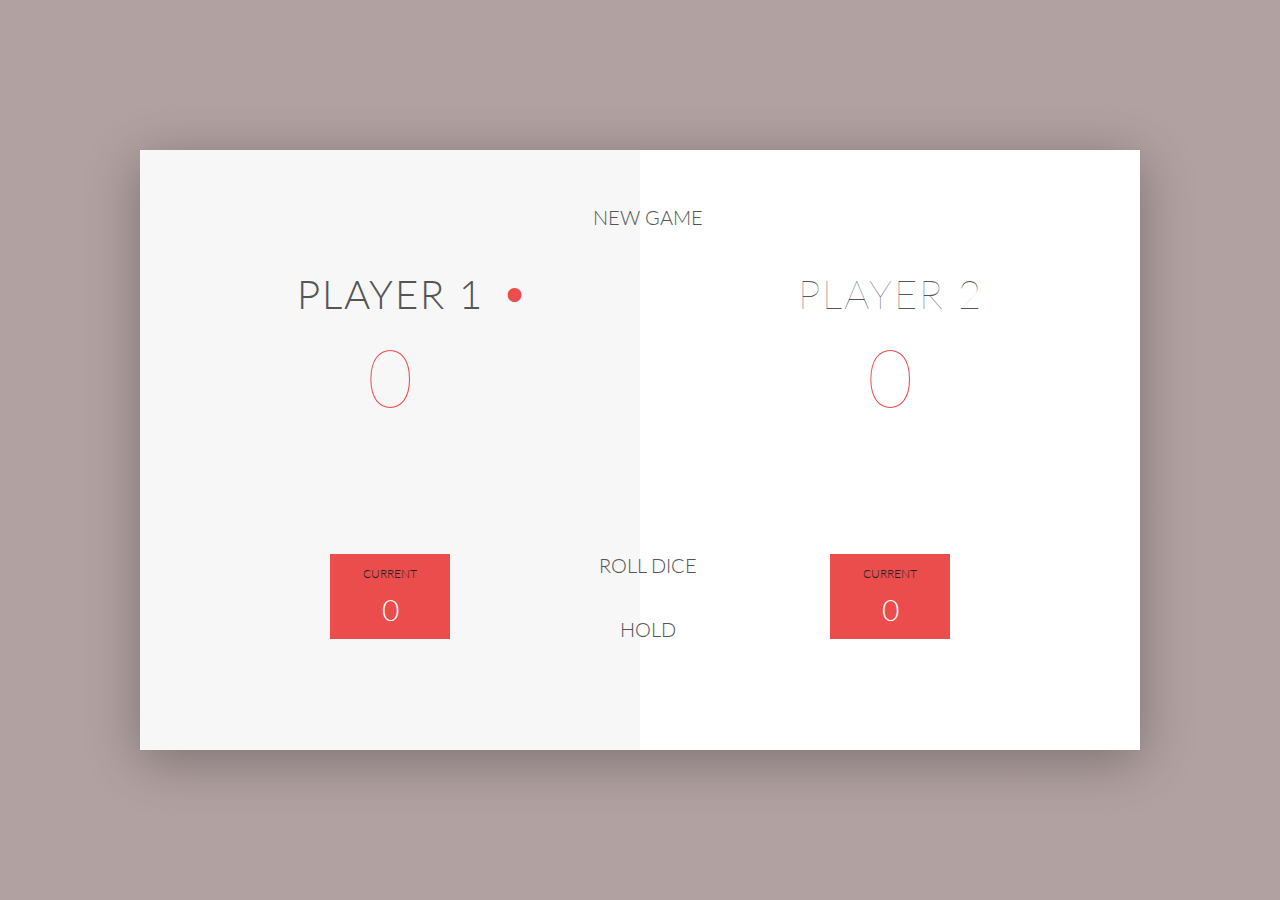
==== index.html @ 0294da4d "add files" ====
<!DOCTYPE html>
<html lang="en">
    <head>
        <meta charset="UTF-8">
        <link href="https://fonts.googleapis.com/css?family=Lato:100,300,600" rel="stylesheet" type="text/css">
        <link href="http://code.ionicframework.com/ionicons/2.0.1/css/ionicons.min.css" rel="stylesheet" type="text/css">
        <link rel="stylesheet" href="css/font-awesome.min.css">
        <link type="text/css" rel="stylesheet" href="style.css">
        
        <title>Pig Game</title>
    </head>

    <body>
        <div class="wrapper clearfix">
            <div class="player-0-panel active">
                <div class="player-name" id="name-0">Player 1</div>
                <div class="player-score" id="score-0">43</div>
                <div class="player-current-box">
                    <div class="player-current-label">Current</div>
                    <div class="player-current-score" id="current-0">11</div>
                </div>
            </div>
            
            <div class="player-1-panel">
                <div class="player-name" id="name-1">Player 2</div>
                <div class="player-score" id="score-1">72</div>
                <div class="player-current-box">
                    <div class="player-current-label">Current</div>
                    <div class="player-current-score" id="current-1">0</div>
                </div>
            </div>
            <!-- <div class="play">Play up to:</div>
            <input type="text" class="input" placeholder="100"> -->
            <button class="btn-new"><i class="fa fa-play-circle-o fa-1x" aria-hidden="true"></i>New game</button>
            <button class="btn-roll"><i class="fa fa-refresh fa-1x" aria-hidden="true"></i>Roll dice</button>
            <button class="btn-hold"><i class="fa fa-arrow-circle-o-down fa-1x" aria-hidden="true"></i></i>Hold</button>
            
            <img src="dice-5.png" alt="Dice" class="dice">
<!--             <img src="dice-6.png" alt="Dice" class="dice1"> -->
        </div>
        
        <script src="app.js"></script>
    </body>
</html>
---- style.css ----
/**********************************************
*** GENERAL
**********************************************/

* {
    margin: 0;
    padding: 0;
    box-sizing: border-box;
    
}

.clearfix::after {
    content: "";
    display: table;
    clear: both;
}

body {
    background-image: linear-gradient(rgba(62, 20, 20, 0.4), rgba(62, 20, 20, 0.4)), url(back.jpg);
    background-size: cover;
    background-position: center;
    font-family: Lato;
    font-weight: 300;
    position: relative;
    height: 100vh;
    color: #555;
}

.wrapper {
    width: 1000px;
    position: absolute;
    top: 50%;
    left: 50%;
    transform: translate(-50%, -50%);
    background-color: #fff;
    box-shadow: 0px 10px 50px rgba(0, 0, 0, 0.3);
    overflow: hidden;
}

.player-0-panel,
.player-1-panel {
    width: 50%;
    float: left;
    height: 600px;
    padding: 100px;
}



/**********************************************
*** PLAYERS
**********************************************/

.player-name {
    font-size: 40px;
    text-align: center;
    text-transform: uppercase;
    letter-spacing: 2px;
    font-weight: 100;
    margin-top: 20px;
    margin-bottom: 10px;
    position: relative;
}

.player-score {
    text-align: center;
    font-size: 80px;
    font-weight: 100;
    color: #EB4D4D;
    margin-bottom: 130px;
}

.active { background-color: #f7f7f7; }
.active .player-name { font-weight: 300; }

.active .player-name::after {
    content: "\2022";
    font-size: 47px;
    position: absolute;
    color: #EB4D4D;
    top: -7px;
    right: 10px;
    
}

.player-current-box {
    background-color: #EB4D4D;
    color: #fff;
    width: 40%;
    margin: 0 auto;
    padding: 12px;
    text-align: center;
}

.player-current-label {
    text-transform: uppercase;
    margin-bottom: 10px;
    font-size: 12px;
    color: #222;
}

.player-current-score {
    font-size: 30px;
}

button {
    position: absolute;
    width: 200px;
    left: 50%;
    transform: translateX(-50%);
    color: #555;
    background: none;
    border: none;
    font-family: Lato;
    font-size: 20px;
    text-transform: uppercase;
    cursor: pointer;
    font-weight: 300;
    transition: background-color 0.3s, color 0.3s;
}

button:hover { font-weight: 600; }
button:hover i { margin-right: 20px; }

button:focus {
    outline: none;
}

i {
    color: #EB4D4D;
    display: inline-block;
    margin-right: 15px;
    font-size: 32px;
    line-height: 1;
    vertical-align: text-top;
    margin-top: -3px;
    transition: margin 0.3s;
}

i.fa-1x {
    font-size: 1.5em;
}

.btn-new { top: 55px;}
.btn-roll { top: 403px;}
.btn-hold { top: 467px;}

.dice {
    position: absolute;
    left: 50%;
    top: 178px;
    transform: translateX(-50%);
    height: 100px;
    box-shadow: 0px 10px 60px rgba(0, 0, 0, 0.10);
}

.winner { background-color: #f7f7f7; }
.winner .player-name { font-weight: 300; color: #EB4D4D; }
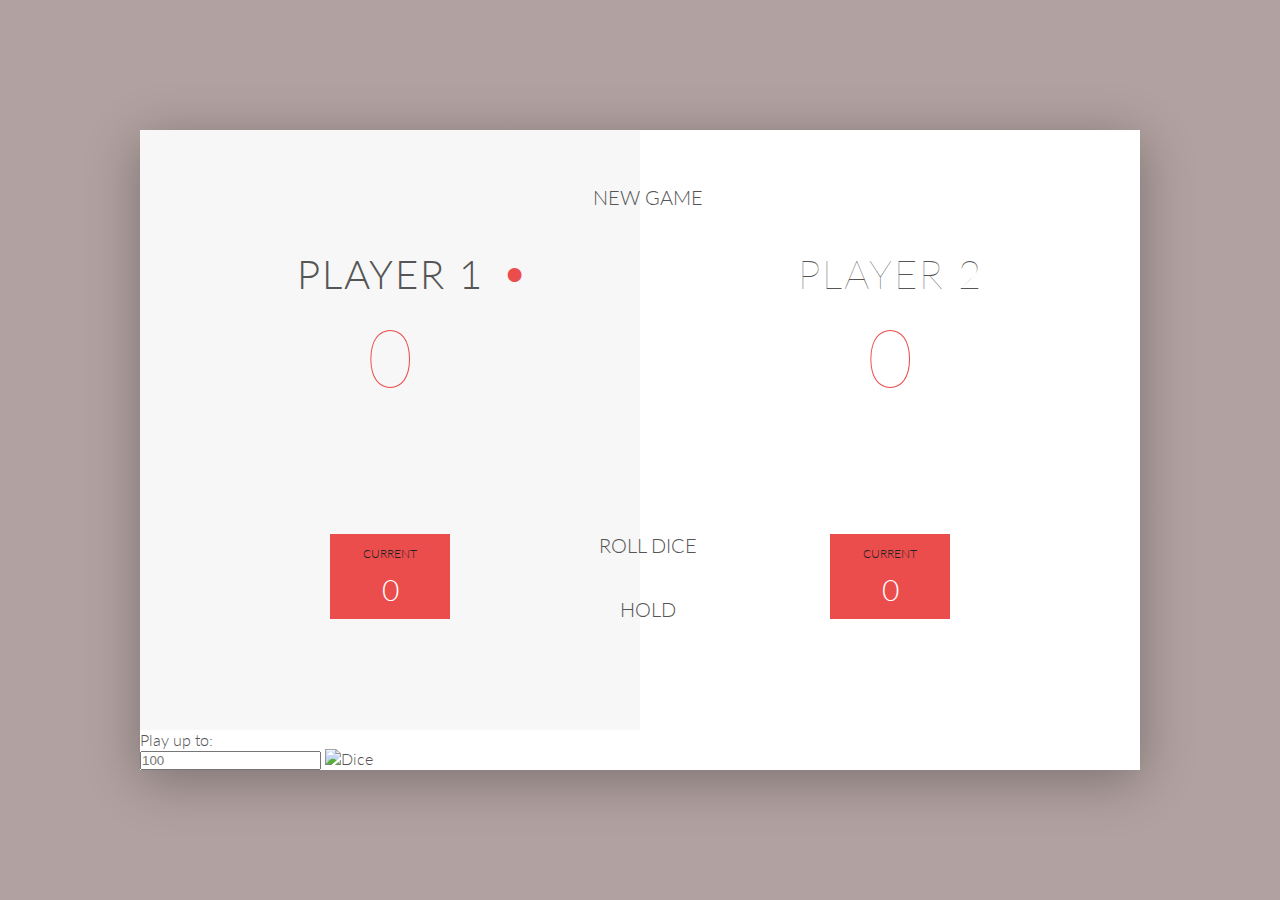
==== commit b5cd59bb: "Update index.html" ====
--- a/index.html
+++ b/index.html
@@ -29,16 +29,16 @@
                     <div class="player-current-score" id="current-1">0</div>
                 </div>
             </div>
-            <!-- <div class="play">Play up to:</div>
-            <input type="text" class="input" placeholder="100"> -->
+            <div class="play">Play up to:</div>
+            <input type="text" class="input" placeholder="100">
             <button class="btn-new"><i class="fa fa-play-circle-o fa-1x" aria-hidden="true"></i>New game</button>
             <button class="btn-roll"><i class="fa fa-refresh fa-1x" aria-hidden="true"></i>Roll dice</button>
             <button class="btn-hold"><i class="fa fa-arrow-circle-o-down fa-1x" aria-hidden="true"></i></i>Hold</button>
             
             <img src="dice-5.png" alt="Dice" class="dice">
-<!--             <img src="dice-6.png" alt="Dice" class="dice1"> -->
+            <img src="dice-6.png" alt="Dice" class="dice1">
         </div>
         
         <script src="app.js"></script>
     </body>
-</html>+</html>
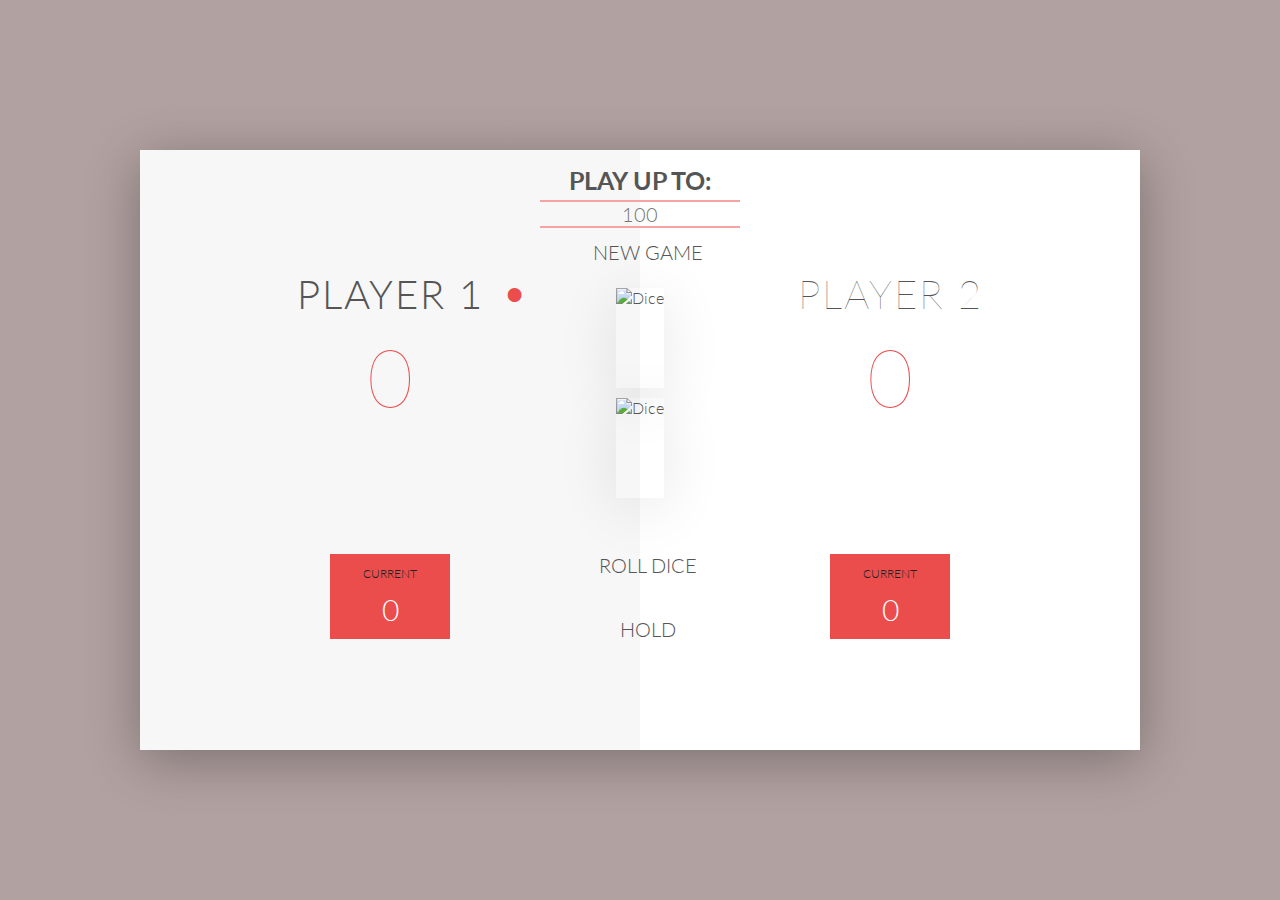
==== commit fd584309: "Add files via upload" ====
--- a/index.html
+++ b/index.html
@@ -14,16 +14,16 @@
         <div class="wrapper clearfix">
             <div class="player-0-panel active">
                 <div class="player-name" id="name-0">Player 1</div>
-                <div class="player-score" id="score-0">43</div>
+                <div class="player-score" id="score-0">0</div>
                 <div class="player-current-box">
                     <div class="player-current-label">Current</div>
-                    <div class="player-current-score" id="current-0">11</div>
+                    <div class="player-current-score" id="current-0">0</div>
                 </div>
             </div>
             
             <div class="player-1-panel">
                 <div class="player-name" id="name-1">Player 2</div>
-                <div class="player-score" id="score-1">72</div>
+                <div class="player-score" id="score-1">0</div>
                 <div class="player-current-box">
                     <div class="player-current-label">Current</div>
                     <div class="player-current-score" id="current-1">0</div>
@@ -32,8 +32,8 @@
             <div class="play">Play up to:</div>
             <input type="text" class="input" placeholder="100">
             <button class="btn-new"><i class="fa fa-play-circle-o fa-1x" aria-hidden="true"></i>New game</button>
-            <button class="btn-roll"><i class="fa fa-refresh fa-1x" aria-hidden="true"></i>Roll dice</button>
-            <button class="btn-hold"><i class="fa fa-arrow-circle-o-down fa-1x" aria-hidden="true"></i></i>Hold</button>
+            <button class="btn-roll btn-stop"><i class="fa fa-refresh fa-1x" aria-hidden="true"></i>Roll dice</button>
+            <button class="btn-hold btn-stop"><i class="fa fa-arrow-circle-o-down fa-1x" aria-hidden="true"></i></i>Hold</button>
             
             <img src="dice-5.png" alt="Dice" class="dice">
             <img src="dice-6.png" alt="Dice" class="dice1">
@@ -41,4 +41,4 @@
         
         <script src="app.js"></script>
     </body>
-</html>
+</html>--- a/style.css
+++ b/style.css
@@ -28,6 +28,7 @@
 
 .wrapper {
     width: 1000px;
+    max-width:100%;
     position: absolute;
     top: 50%;
     left: 50%;
@@ -133,7 +134,7 @@
     font-size: 32px;
     line-height: 1;
     vertical-align: text-top;
-    margin-top: -3px;
+    margin-top: -2px;
     transition: margin 0.3s;
 }
 
@@ -141,18 +142,56 @@
     font-size: 1.5em;
 }
 
-.btn-new { top: 55px;}
+.input {top: 50px;
+        position: absolute;
+        width: 200px;
+        left: 50%;
+        transform: translateX(-50%);
+        color: #555;
+        background: none;
+        border: 2px solid #f5a3a3;
+        border-left: none;
+        border-right: none;
+        font-family: Lato;
+        font-size: 20px;
+        text-transform: uppercase;
+        text-align: center;
+        font-weight: 300;
+        transition: background-color 0.3s, color 0.3s}
+.play { top: 15px;
+        font-weight: bold;
+        position: absolute;
+        width: 200px;
+        left: 50%;
+        transform: translateX(-50%);
+        color: #555;
+        background: none;
+        font-family: Lato;
+        font-size: 25px;
+        text-transform: uppercase;
+        text-align: center;}
+.btn-new { top: 90px;}
 .btn-roll { top: 403px;}
 .btn-hold { top: 467px;}
 
-.dice {
+.dice, .dice1 {
     position: absolute;
     left: 50%;
-    top: 178px;
     transform: translateX(-50%);
     height: 100px;
     box-shadow: 0px 10px 60px rgba(0, 0, 0, 0.10);
 }
+.dice {
+    top: 138px;
+}
+.dice1 {
+    top: 248px;
+}
 
 .winner { background-color: #f7f7f7; }
-.winner .player-name { font-weight: 300; color: #EB4D4D; }+.winner .player-name { font-weight: 300; color: #EB4D4D; }
+
+.btn-stop:disabled {
+    color: #EB4D4D;
+    text-decoration: line-through;
+}